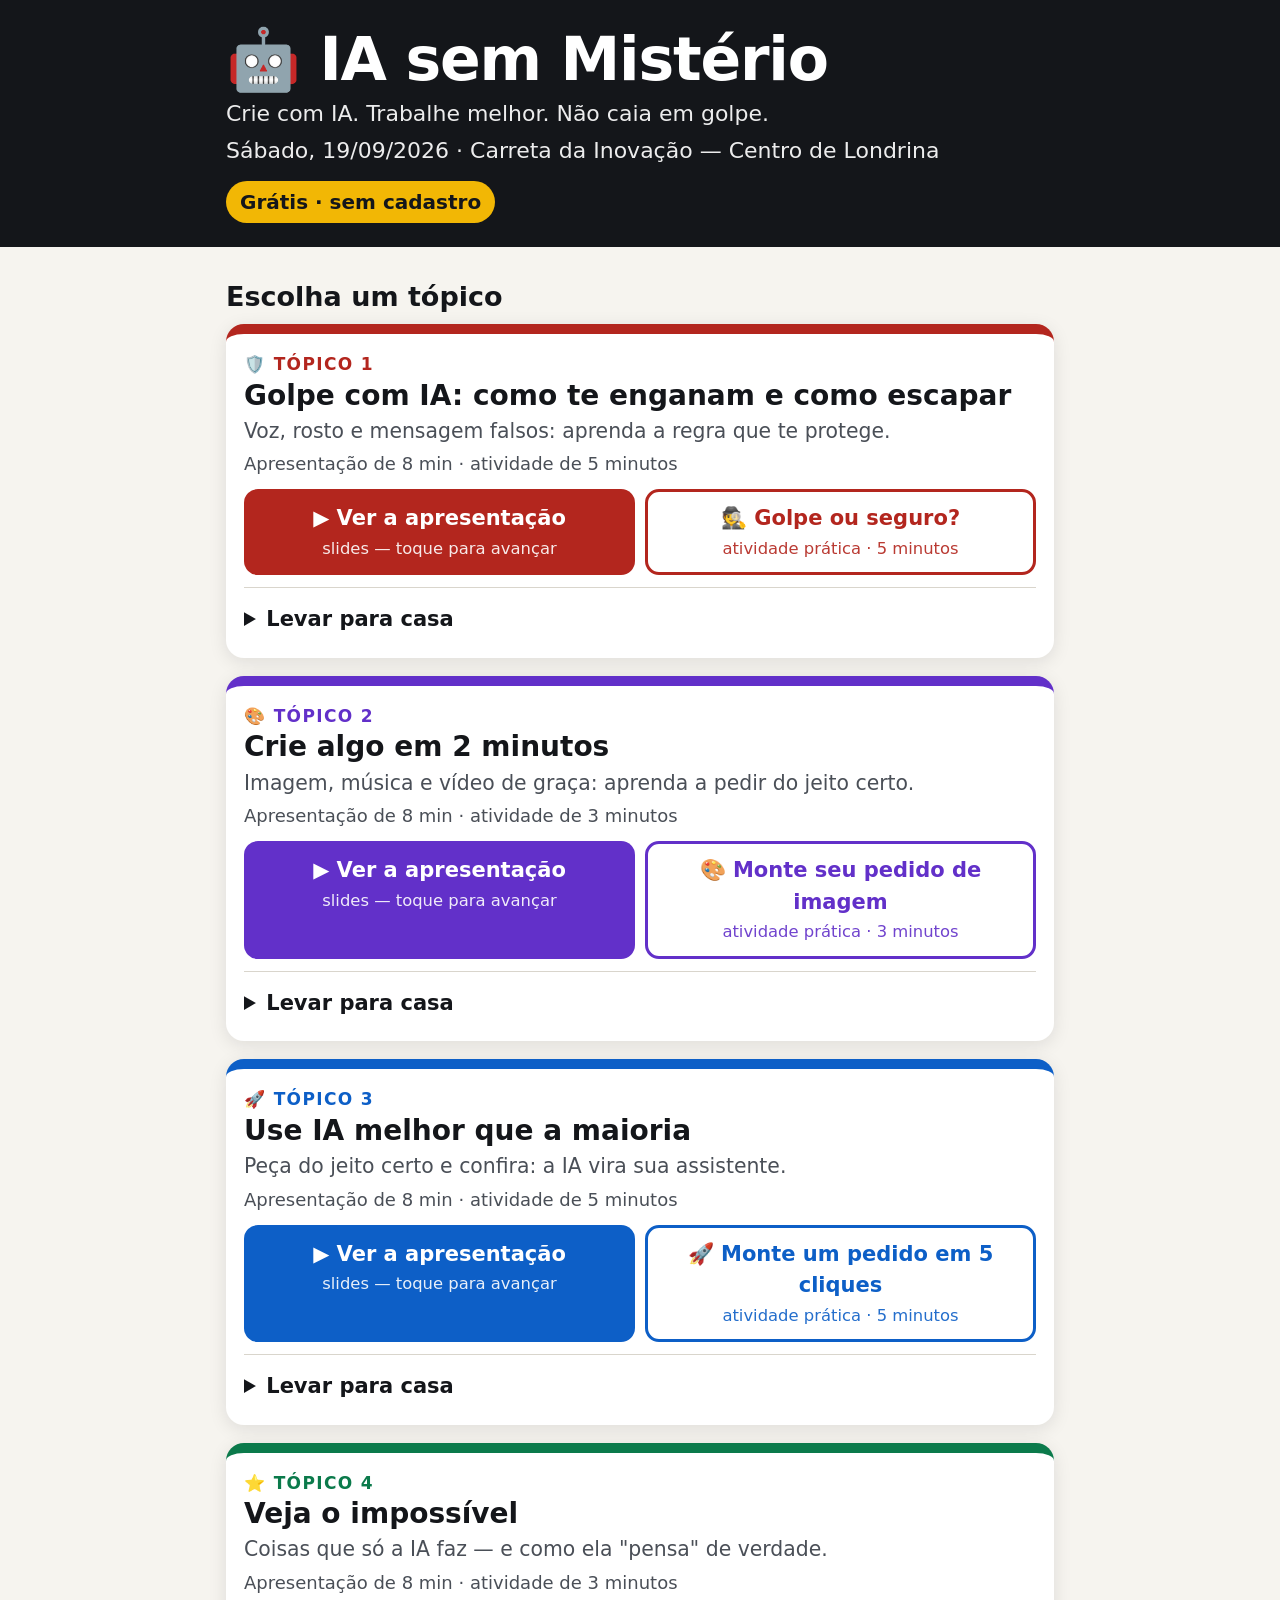
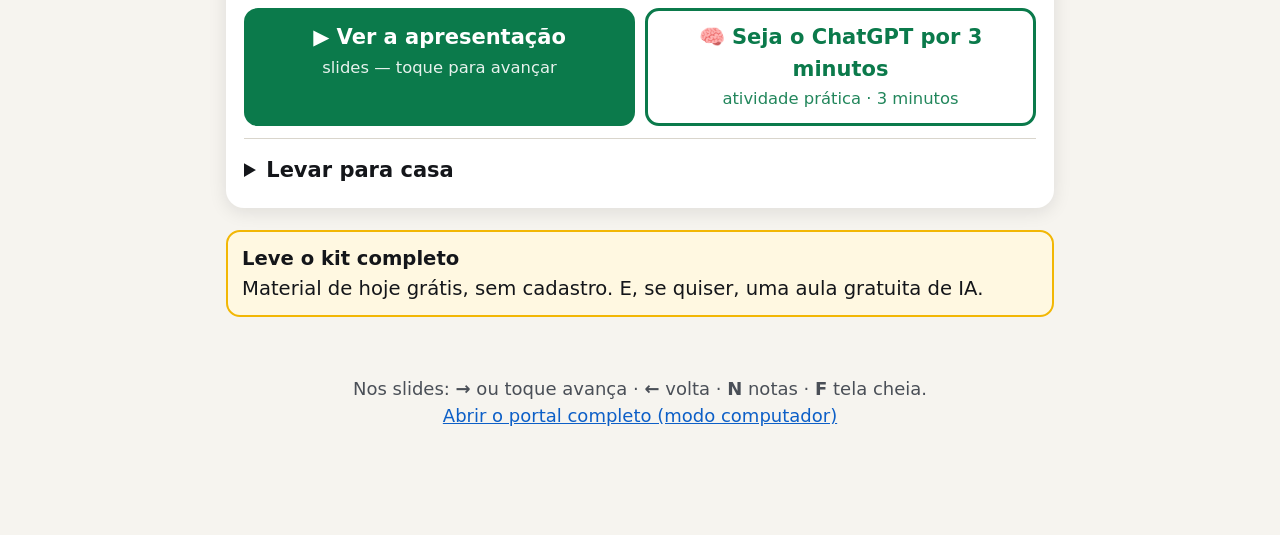
==== index.html @ 784c316e "IA sem Misterio: topicos (slides) e atividades para os visitantes Site estatico gerado por _trabalho" ====
<!DOCTYPE html>
<html lang="pt-BR">
<head>
  <meta charset="utf-8">
  <meta name="viewport" content="width=device-width, initial-scale=1">
  <meta name="theme-color" content="#14161A">
  <link rel="icon" href="data:,">
  <title>IA sem Mistério — apresentações e atividades</title>
  <link rel="stylesheet" href="04-apps/shared/estilo.css">
  <style>
    body { margin: 0; }
    .heroi { background: var(--texto); color: #fff; padding: 28px 0 24px; }
    .heroi .in { max-width: 860px; margin: 0 auto; padding: 0 16px; }
    .heroi h1 { font-size: clamp(2rem, 8vw, 3rem); margin: 0 0 6px; line-height: 1.05; }
    .heroi p { margin: 4px 0 0; font-size: 1.1rem; opacity: .92; }
    .heroi .grat { display: inline-block; margin-top: 14px; background: var(--destaque); color: var(--texto); font-weight: 800; padding: 6px 14px; border-radius: 999px; font-size: 1rem; opacity: 1; }
    main { max-width: 860px; margin: 0 auto; padding: 8px 16px 48px; }
    h2.sec { font-size: 1.35rem; margin: 26px 0 12px; }
    .topico { background: var(--superficie); border-radius: 18px; border-top: 10px solid var(--cor); box-shadow: var(--sombra); padding: 18px 18px 16px; margin: 0 0 18px; }
    .topico .num { font-size: .85rem; font-weight: 800; letter-spacing: .08em; text-transform: uppercase; color: var(--cor); }
    .topico h3 { font-size: 1.4rem; margin: 2px 0 4px; line-height: 1.15; }
    .topico .desc { margin: 0 0 4px; color: var(--texto-suave); font-size: 1.02rem; }
    .topico .meta { font-size: .9rem; color: var(--texto-suave); margin: 0 0 12px; }
    .acoes { display: grid; grid-template-columns: 1fr; gap: 10px; }
    @media (min-width: 620px) { .acoes { grid-template-columns: 1fr 1fr; } }
    .acoes a { background: var(--cor); color: #fff; text-decoration: none; font-weight: 800; text-align: center; padding: 14px 16px; border-radius: 14px; font-size: 1.05rem; display: block; }
    .acoes a.sec2 { background: #fff; color: var(--cor); border: 3px solid var(--cor); padding: 11px 16px; }
    .acoes a small { display: block; font-weight: 500; opacity: .9; font-size: .82rem; margin-top: 2px; }
    details { margin-top: 12px; border-top: 1px solid var(--borda); padding-top: 10px; }
    summary { cursor: pointer; font-weight: 800; font-size: 1.05rem; padding: 6px 0; }
    .frase { font-size: 1.15rem; font-weight: 800; margin: 8px 0; }
    .regra { background: var(--fundo); border-radius: 12px; padding: 12px 14px; margin: 8px 0; }
    .regra b { display: block; margin-bottom: 4px; color: var(--cor); }
    .regra div.l { font-weight: 800; font-size: 1.05rem; }
    .regra .rod { margin-top: 6px; font-size: .95rem; color: var(--texto-suave); }
    ul.dicas { margin: 8px 0; padding-left: 20px; } ul.dicas li { margin: 4px 0; }
    .ferr { display: block; text-decoration: none; color: inherit; border: 2px solid var(--borda); border-radius: 12px; padding: 10px 12px; margin: 8px 0; }
    .ferr:hover, .ferr:focus-visible { border-color: var(--cor); }
    .ferr strong { color: var(--link); }
    .ferr span { display: block; font-size: .92rem; color: var(--texto-suave); }
    .etq { display: inline-block; font-size: .75rem; font-weight: 800; padding: 2px 8px; border-radius: 999px; background: var(--certo-claro); color: var(--certo); margin-left: 6px; }
    .aviso { background: #fff8e1; border: 2px solid var(--destaque); border-radius: 14px; padding: 12px 14px; margin: 22px 0 0; font-size: .98rem; }
    .rodape { margin-top: 30px; font-size: .9rem; color: var(--texto-suave); }
    .rodape a { color: var(--link); }
  </style>
</head>
<body>
  <header class="heroi">
    <div class="in">
      <h1>🤖 IA sem Mistério</h1>
      <p id="slogan"></p>
      <p id="quando"></p>
      <span class="grat">Grátis · sem cadastro</span>
    </div>
  </header>

  <main>
    <h2 class="sec">Escolha um tópico</h2>
    <div id="topicos"></div>

    <div class="aviso" id="oferta" hidden></div>

    <p class="rodape">
      Nos slides: <b>→</b> ou toque avança · <b>←</b> volta · <b>N</b> notas · <b>F</b> tela cheia.<br>
      <a href="04-apps/portal/index.html">Abrir o portal completo (modo computador)</a>
    </p>
  </main>

  <script src="04-apps/shared/config.js"></script>
  <script src="04-apps/shared/dados-ferramentas.js"></script>
  <script src="04-apps/portal/dados-trilhas.js"></script>
  <script src="05-apresentacao/shows.dados.js"></script>
  <script>
  (function () {
    "use strict";
    var EV = window.EVENTO || {};
    var P = (window.TRILHAS_PORTAL || {}).trilhas || {};
    var SHOWS = window.SHOWS || {};
    var FER = {}; (window.FERRAMENTAS || []).forEach(function (f) { FER[f.id] = f; });

    function el(tag, attrs, filhos) {
      var n = document.createElement(tag);
      Object.keys(attrs || {}).forEach(function (k) {
        if (k === "class") n.className = attrs[k]; else if (k === "text") n.textContent = attrs[k];
        else if (attrs[k] !== null && attrs[k] !== undefined) n.setAttribute(k, attrs[k]);
      });
      [].concat(filhos || []).forEach(function (f) { if (f) n.appendChild(typeof f === "string" ? document.createTextNode(f) : f); });
      return n;
    }

    // Trilha ↔ tópico (mesma ordem dos slides) e cor de cada uma
    var TOPICOS = [
      { n: 1, trilha: "perigos",       icone: "🛡️", cor: "var(--perigos)" },
      { n: 2, trilha: "generativa",    icone: "🎨", cor: "var(--generativa)" },
      { n: 3, trilha: "produtividade", icone: "🚀", cor: "var(--produtividade)" },
      { n: 4, trilha: "incriveis",     icone: "⭐", cor: "var(--incriveis)" }
    ];

    document.getElementById("slogan").textContent = EV.slogan || "";
    document.getElementById("quando").textContent = [EV.data, EV.local].filter(Boolean).join(" · ");

    var raiz = document.getElementById("topicos");
    TOPICOS.forEach(function (t) {
      var d = P[t.trilha] || {}, s = SHOWS[String(t.n)] || {}, lev = d.levar || {}, fz = d.fazer || {};
      var card = el("section", { class: "topico", style: "--cor:" + t.cor });
      card.appendChild(el("div", { class: "num", text: t.icone + " Tópico " + t.n }));
      card.appendChild(el("h3", { text: s.titulo || d.titulo || "" }));
      if (d.descricao) card.appendChild(el("p", { class: "desc", text: d.descricao }));
      card.appendChild(el("p", { class: "meta", text: "Apresentação de 8 min" + (fz.duracao ? " · atividade de " + fz.duracao : "") }));

      var acoes = el("div", { class: "acoes" }, [
        el("a", { href: "05-apresentacao/slides.html?show=" + t.n }, ["▶ Ver a apresentação", el("small", { text: "slides — toque para avançar" })]),
        fz.app ? el("a", { class: "sec2", href: "04-apps/" + fz.app + "/index.html" }, [(fz.emoji || "🎮") + " " + (fz.titulo || "Atividade"), el("small", { text: "atividade prática" + (fz.duracao ? " · " + fz.duracao : "") })]) : null
      ]);
      card.appendChild(acoes);

      // Levar para casa
      var det = el("details", {}, [el("summary", { text: "Levar para casa" })]);
      if (lev.fraseChave) det.appendChild(el("p", { class: "frase", text: lev.fraseChave }));
      if (lev.regra) {
        var r = el("div", { class: "regra" }, [el("b", { text: lev.regra.titulo || "A regra" })]);
        (lev.regra.linhas || []).forEach(function (l) { r.appendChild(el("div", { class: "l", text: l })); });
        if (lev.regra.rodape) r.appendChild(el("div", { class: "rod", text: lev.regra.rodape }));
        det.appendChild(r);
      }
      if ((lev.dicas || []).length) det.appendChild(el("ul", { class: "dicas" }, lev.dicas.map(function (x) { return el("li", { text: x }); })));
      var ferrs = (lev.ferramentas || []).map(function (id) { return FER[id]; }).filter(Boolean);
      if (ferrs.length) {
        det.appendChild(el("p", { class: "meta", text: "Para testar em casa, no celular:" }));
        ferrs.forEach(function (f) {
          det.appendChild(el("a", { class: "ferr", href: f.url, target: "_blank", rel: "noopener noreferrer" }, [
            el("strong", {}, [f.nome, f.login === "nao" ? el("span", { class: "etq", text: "sem cadastro" }) : null]),
            el("span", { text: f.descricao || "" })
          ]));
        });
      }
      card.appendChild(det);
      raiz.appendChild(card);
    });

    var of = EV.oferta || {};
    var partes = [of.titulo, of.texto].filter(Boolean);
    if (partes.length) {
      var caixa = document.getElementById("oferta");
      caixa.appendChild(el("b", { text: partes[0] }));
      if (partes[1]) caixa.appendChild(el("div", { text: partes[1] }));
      if (of.aulaGratuita && !/A DEFINIR/i.test(of.aulaGratuita)) caixa.appendChild(el("div", { text: of.aulaGratuita }));
      caixa.hidden = false;
    }
  })();
  </script>
</body>
</html>
---- 04-apps/shared/estilo.css ----
/* =====================================================================
   IA sem Mistério — sistema visual compartilhado
   Regras: legível sob luz forte e para idosos, toque fácil, sem internet.
   ===================================================================== */

:root {
  /* Base clara de alto contraste */
  --fundo: #F6F4EF;
  --superficie: #FFFFFF;
  --texto: #14161A;
  --texto-suave: #4A4F57;
  --borda: #D9D5CC;
  --sombra: 0 4px 18px rgba(20, 22, 26, .10);

  /* Cores das trilhas (todas com texto branco em contraste AA)
     Não caia em golpe = vermelho · Crie algo = roxo · Trabalhe melhor = azul · Veja o impossível = verde */
  --perigos: #B3261E;
  --perigos-claro: #FDE8E6;
  --generativa: #6230C9;
  --generativa-claro: #EEE6FD;
  --produtividade: #0D5FC7;
  --produtividade-claro: #E3EEFC;
  --incriveis: #0B7A4B;
  --incriveis-claro: #E2F5EC;

  --destaque: #F2B705;      /* amarelo de chamada */
  --certo: #0B7A4B;
  --certo-claro: #E2F5EC;
  --errado: #B3261E;
  --errado-claro: #FDE8E6;
  --link: #0D5FC7;

  --raio: 18px;
  --raio-peq: 10px;
  --espaco: 24px;

  --fonte: "Segoe UI", system-ui, -apple-system, Roboto, "Helvetica Neue", Arial, sans-serif;
}

* { box-sizing: border-box; }

html { font-size: 20px; }
@media (min-width: 1600px) { html { font-size: 22px; } }
@media (max-width: 900px)  { html { font-size: 18px; } }

body {
  margin: 0;
  min-height: 100vh;
  font-family: var(--fonte);
  font-size: 1rem;
  line-height: 1.5;
  color: var(--texto);
  background: var(--fundo);
  -webkit-font-smoothing: antialiased;
}

h1, h2, h3 { line-height: 1.15; margin: 0 0 .5em; }
h1 { font-size: 2.4rem; font-weight: 800; letter-spacing: -.02em; }
h2 { font-size: 1.7rem; font-weight: 800; }
h3 { font-size: 1.25rem; font-weight: 700; }
p  { margin: 0 0 1em; }
a  { color: var(--link); }
strong { font-weight: 700; }

img { max-width: 100%; }

/* ---------- Estrutura ---------- */

.topo {
  display: flex;
  align-items: center;
  gap: 16px;
  padding: 12px var(--espaco);
  background: var(--texto);
  color: #fff;
  position: sticky;
  top: 0;
  z-index: 50;
}
.topo .marca { font-weight: 800; font-size: 1.1rem; }
.topo .marca small { display: block; font-weight: 400; font-size: .75rem; opacity: .8; }
.topo .espaco { flex: 1; }
.topo .btn { min-height: 48px; padding: 8px 18px; font-size: .9rem; }

.conteudo {
  max-width: 1200px;
  margin: 0 auto;
  padding: var(--espaco);
}
.conteudo.estreito { max-width: 860px; }

.tela { display: none; animation: surgir .25s ease-out; }
.tela.ativa { display: block; }
@keyframes surgir { from { opacity: 0; transform: translateY(8px); } to { opacity: 1; transform: none; } }

.grade { display: grid; gap: var(--espaco); }
.grade.g2 { grid-template-columns: repeat(2, minmax(0, 1fr)); }
.grade.g3 { grid-template-columns: repeat(3, minmax(0, 1fr)); }
.grade.g4 { grid-template-columns: repeat(4, minmax(0, 1fr)); }
@media (max-width: 1000px) { .grade.g3, .grade.g4 { grid-template-columns: repeat(2, minmax(0, 1fr)); } }
@media (max-width: 640px)  { .grade.g2, .grade.g3, .grade.g4 { grid-template-columns: 1fr; } }

.linha { display: flex; flex-wrap: wrap; gap: 12px; align-items: center; }
.centro { text-align: center; }
.oculto { display: none !important; }

/* ---------- Cartões ---------- */

.cartao {
  background: var(--superficie);
  border: 2px solid var(--borda);
  border-radius: var(--raio);
  padding: var(--espaco);
  box-shadow: var(--sombra);
}
.cartao.clicavel { cursor: pointer; transition: transform .12s, box-shadow .12s; }
.cartao.clicavel:hover, .cartao.clicavel:focus-visible { transform: translateY(-3px); box-shadow: 0 10px 28px rgba(20,22,26,.16); }

.cartao.trilha { border-width: 0; border-top: 10px solid var(--cor, var(--texto)); }
.cartao .icone { font-size: 3rem; line-height: 1; margin-bottom: 12px; }

/* Cores por trilha: aplique a classe no elemento pai */
.t-perigos       { --cor: var(--perigos);       --cor-clara: var(--perigos-claro); }
.t-generativa    { --cor: var(--generativa);    --cor-clara: var(--generativa-claro); }
.t-produtividade { --cor: var(--produtividade); --cor-clara: var(--produtividade-claro); }
.t-incriveis     { --cor: var(--incriveis);     --cor-clara: var(--incriveis-claro); }

.faixa {
  background: var(--cor, var(--texto));
  color: #fff;
  border-radius: var(--raio);
  padding: calc(var(--espaco) * 1.2) var(--espaco);
}
.faixa h1, .faixa h2 { color: #fff; }

/* ---------- Botões ---------- */

.btn {
  display: inline-flex;
  align-items: center;
  justify-content: center;
  gap: 10px;
  min-height: 60px;
  min-width: 80px;
  padding: 12px 28px;
  border: 3px solid transparent;
  border-radius: 999px;
  font: inherit;
  font-weight: 700;
  font-size: 1.05rem;
  text-decoration: none;
  cursor: pointer;
  background: var(--texto);
  color: #fff;
  transition: transform .08s, filter .12s;
  user-select: none;
}
.btn:hover { filter: brightness(1.12); }
.btn:active { transform: scale(.97); }
.btn:focus-visible { outline: 4px solid var(--destaque); outline-offset: 3px; }
.btn[disabled] { opacity: .45; cursor: not-allowed; }

.btn.cor       { background: var(--cor, var(--texto)); }
.btn.claro     { background: var(--superficie); color: var(--texto); border-color: var(--texto); }
.btn.destaque  { background: var(--destaque); color: var(--texto); }
.btn.certo     { background: var(--certo); }
.btn.errado    { background: var(--errado); }
.btn.grande    { min-height: 80px; font-size: 1.4rem; padding: 16px 40px; }
.btn.bloco     { display: flex; width: 100%; }

/* ---------- Etiquetas ---------- */

.etiqueta {
  display: inline-block;
  padding: 3px 12px;
  border-radius: 999px;
  font-size: .75rem;
  font-weight: 700;
  background: var(--fundo);
  border: 2px solid var(--borda);
  color: var(--texto-suave);
  white-space: nowrap;
}
.etiqueta.internet { border-color: var(--link); color: var(--link); }
.etiqueta.login    { border-color: var(--errado); color: var(--errado); }
.etiqueta.ok       { border-color: var(--certo); color: var(--certo); }

/* ---------- Progresso ---------- */

.progresso { display: flex; gap: 8px; margin: 12px 0 20px; }
.progresso span { flex: 1; height: 10px; border-radius: 999px; background: var(--borda); }
.progresso span.feito { background: var(--cor, var(--texto)); }

/* ---------- Feedback ---------- */

.feedback {
  border-radius: var(--raio);
  padding: var(--espaco);
  border: 3px solid;
  margin: 16px 0;
}
.feedback.certo  { border-color: var(--certo);  background: var(--certo-claro); }
.feedback.errado { border-color: var(--errado); background: var(--errado-claro); }
.feedback .titulo { font-size: 1.5rem; font-weight: 800; margin-bottom: 8px; }

.alerta-lista { list-style: none; padding: 0; margin: 0; }
.alerta-lista li { padding: 10px 0 10px 44px; position: relative; border-bottom: 1px dashed var(--borda); }
.alerta-lista li::before { content: "🚩"; position: absolute; left: 4px; top: 8px; font-size: 1.3rem; }
.alerta-lista.dicas li::before { content: "✅"; }

/* ---------- Aviso de inatividade (util.js) ---------- */

.aviso-inatividade {
  position: fixed; inset: 0; z-index: 9999;
  display: flex; align-items: center; justify-content: center;
  background: rgba(20, 22, 26, .82);
  color: #fff; text-align: center; padding: 24px;
}
.aviso-inatividade .caixa { max-width: 640px; }
.aviso-inatividade .contagem { font-size: 5rem; font-weight: 800; color: var(--destaque); }

/* ---------- Toast ---------- */

.toast {
  position: fixed; left: 50%; bottom: 28px; transform: translateX(-50%);
  background: var(--texto); color: #fff; padding: 14px 26px;
  border-radius: 999px; font-weight: 700; z-index: 9000;
  box-shadow: var(--sombra); animation: surgir .2s ease-out;
}

/* ---------- Rodapé de marca ---------- */

.rodape {
  text-align: center; color: var(--texto-suave);
  padding: 28px var(--espaco) 40px; font-size: .85rem;
}

/* ---------- Carimbos do passaporte ---------- */

.carimbo {
  width: 110px; height: 110px; border-radius: 50%;
  display: inline-flex; align-items: center; justify-content: center; flex-direction: column;
  border: 5px dashed var(--borda); color: var(--texto-suave);
  font-size: .7rem; font-weight: 800; text-transform: uppercase; text-align: center;
  transform: rotate(-8deg);
}
.carimbo .icone { font-size: 2.2rem; margin: 0; }
.carimbo.feito { border-style: solid; border-color: var(--cor); color: var(--cor); background: var(--cor-clara); }

/* ---------- Modo simples (criança / idoso): <body class="simples"> ou ?simples=1 ---------- */

body.simples { font-size: 1.3rem; }
body.simples h1 { font-size: 2.8rem; }
body.simples h2 { font-size: 2rem; }
body.simples .btn { min-height: 72px; font-size: 1.3rem; padding: 14px 34px; }
body.simples .btn.grande { min-height: 96px; font-size: 1.6rem; }
body.simples .etiqueta { font-size: .9rem; }

/* ---------- Painel admin oculto (5 cliques no título) ---------- */

.painel-admin {
  position: fixed; inset: 5vh 5vw; z-index: 9500; overflow: auto;
  background: var(--superficie); border: 4px solid var(--texto); border-radius: var(--raio);
  padding: var(--espaco); box-shadow: 0 20px 60px rgba(0,0,0,.35);
}
.painel-admin table { width: 100%; border-collapse: collapse; }
.painel-admin td, .painel-admin th { border-bottom: 1px solid var(--borda); padding: 8px; text-align: left; }

/* ---------- Cartão de QR para o celular (sem link externo no PC) ---------- */

.qr-celular {
  display: grid; grid-template-columns: auto 1fr; gap: 18px; align-items: center;
  background: var(--superficie); border: 3px solid var(--cor, var(--texto)); border-radius: var(--raio); padding: 16px;
}
.qr-celular .url { font-weight: 800; font-size: 1.05rem; word-break: break-all; }
.qr-celular .etiquetas { margin-top: 6px; display: flex; flex-wrap: wrap; gap: 6px; }

/* ---------- Acessibilidade ---------- */

@media (prefers-reduced-motion: reduce) {
  *, *::before, *::after { animation: none !important; transition: none !important; }
}

/* ---------- Impressão ---------- */

@media print {
  .topo, .nao-imprimir, .aviso-inatividade, .toast { display: none !important; }
  body { background: #fff; }
  .cartao { box-shadow: none; }
}
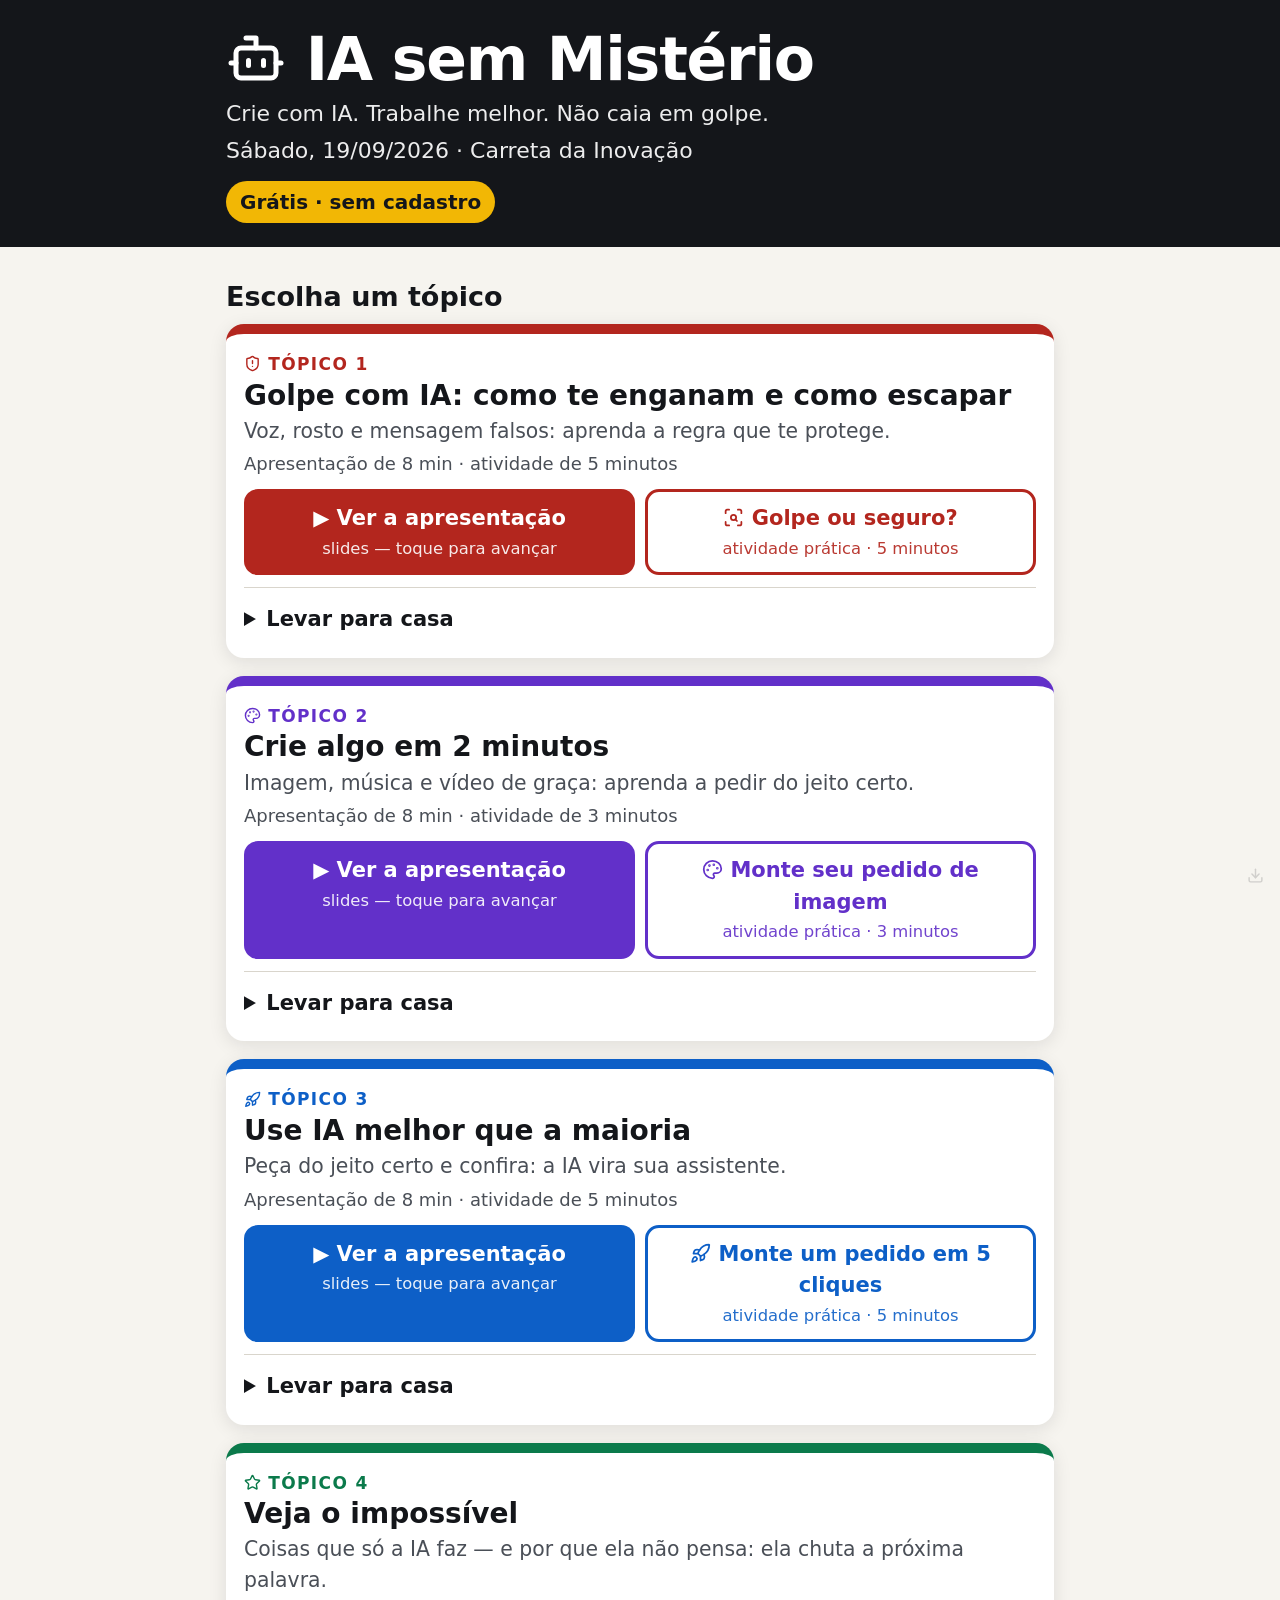
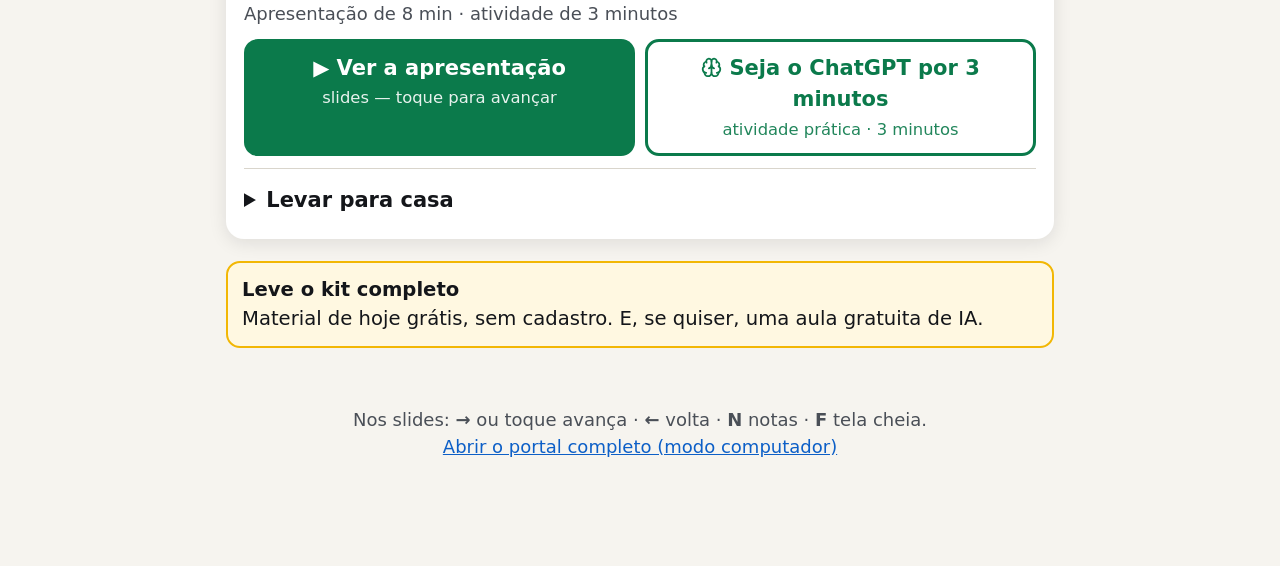
==== commit 249b5f82: "Botao Proximo so libera depois da resposta, sem o "me escolhe" e sem voz em ingles Tres mudancas ped" ====
--- a/index.html
+++ b/index.html
@@ -7,6 +7,7 @@
   <link rel="icon" href="data:,">
   <title>IA sem Mistério — apresentações e atividades</title>
   <link rel="stylesheet" href="04-apps/shared/estilo.css">
+  <link rel="stylesheet" href="04-apps/shared/animacoes.css">
   <style>
     body { margin: 0; }
     .heroi { background: var(--texto); color: #fff; padding: 28px 0 24px; }
@@ -28,17 +29,24 @@
     .acoes a small { display: block; font-weight: 500; opacity: .9; font-size: .82rem; margin-top: 2px; }
     details { margin-top: 12px; border-top: 1px solid var(--borda); padding-top: 10px; }
     summary { cursor: pointer; font-weight: 800; font-size: 1.05rem; padding: 6px 0; }
-    .frase { font-size: 1.15rem; font-weight: 800; margin: 8px 0; }
-    .regra { background: var(--fundo); border-radius: 12px; padding: 12px 14px; margin: 8px 0; }
-    .regra b { display: block; margin-bottom: 4px; color: var(--cor); }
-    .regra div.l { font-weight: 800; font-size: 1.05rem; }
-    .regra .rod { margin-top: 6px; font-size: .95rem; color: var(--texto-suave); }
-    ul.dicas { margin: 8px 0; padding-left: 20px; } ul.dicas li { margin: 4px 0; }
-    .ferr { display: block; text-decoration: none; color: inherit; border: 2px solid var(--borda); border-radius: 12px; padding: 10px 12px; margin: 8px 0; }
+    .frase { font-size: 1.15rem; font-weight: 800; margin: 10px 0 12px; line-height: 1.3; }
+    .rot { font-size: .8rem; font-weight: 800; letter-spacing: .06em; text-transform: uppercase; color: var(--texto-suave); margin: 14px 0 6px; }
+    .passos { display: flex; flex-wrap: wrap; gap: 6px; }
+    .passos span { border: 2px solid var(--cor); color: var(--cor); font-weight: 800; border-radius: 999px; padding: 4px 12px; font-size: .95rem; }
+    .nota { margin: 8px 0 0; font-size: .95rem; color: var(--texto-suave); }
+    .links { display: grid; gap: 8px; }
+    .ferr { display: flex; align-items: center; gap: 12px; text-decoration: none; color: var(--texto); background: var(--fundo); border: 2px solid var(--borda); border-radius: 14px; padding: 12px 14px; min-height: 60px; }
     .ferr:hover, .ferr:focus-visible { border-color: var(--cor); }
-    .ferr strong { color: var(--link); }
-    .ferr span { display: block; font-size: .92rem; color: var(--texto-suave); }
-    .etq { display: inline-block; font-size: .75rem; font-weight: 800; padding: 2px 8px; border-radius: 999px; background: var(--certo-claro); color: var(--certo); margin-left: 6px; }
+    .ferr:focus-visible { outline: 4px solid var(--destaque); outline-offset: 2px; }
+    .ferr .ico { flex: none; width: 34px; height: 34px; border-radius: 50%; background: var(--cor); color: #fff; display: flex; align-items: center; justify-content: center; font-weight: 800; font-size: 1.1rem; }
+    .ferr .ico .ico-svg { width: 20px; height: 20px; }
+    .ferr .seta-pulsa { flex: none; margin-left: auto; padding-left: 4px; color: var(--cor); font-size: 1.35rem; font-weight: 800; line-height: 1; }
+    /* Ao abrir o "Levar para casa", os blocos entram em sequência (o atraso de cada um vem em --atraso).
+       A animação nasce com o [open], então roda a cada abertura; animacoes.css fornece o keyframe e o easing. */
+    details[open] .seq { animation: an-sobe .6s var(--anim-suave) var(--atraso, 0s) backwards; }
+    @media (prefers-reduced-motion: reduce) { details[open] .seq { animation: none; } }
+    .ferr strong { display: block; font-size: 1.05rem; line-height: 1.2; }
+    .ferr small { display: block; color: var(--texto-suave); font-size: .88rem; margin-top: 1px; }
     .aviso { background: #fff8e1; border: 2px solid var(--destaque); border-radius: 14px; padding: 12px 14px; margin: 22px 0 0; font-size: .98rem; }
     .rodape { margin-top: 30px; font-size: .9rem; color: var(--texto-suave); }
     .rodape a { color: var(--link); }
@@ -67,6 +75,8 @@
   </main>
 
   <script src="04-apps/shared/config.js"></script>
+  <script src="04-apps/shared/icones.js"></script>
+  <script src="04-apps/shared/baixar-offline.js"></script>
   <script src="04-apps/shared/dados-ferramentas.js"></script>
   <script src="04-apps/portal/dados-trilhas.js"></script>
   <script src="05-apresentacao/shows.dados.js"></script>
@@ -96,6 +106,26 @@
       { n: 4, trilha: "incriveis",     icone: "⭐", cor: "var(--incriveis)" }
     ];
 
+    // Nome curto + uma linha para cada link (as URLs vêm do catálogo do projeto)
+    var LINK = {
+      "teste-phishing-jigsaw": ["Teste de phishing (Google)", "Golpe ou verdadeiro?"],
+      "which-face-is-real":    ["Which Face Is Real", "Qual rosto é de verdade?"],
+      "duck-ai":               ["Duck.ai", "Converse com a IA"],
+      "bing-image-creator":    ["Bing Image Creator", "Crie imagens · login opcional"],
+      "flux-schnell":          ["FLUX.1 schnell", "Crie imagens · pode ter fila"],
+      "ai-duet":               ["AI Duet", "Toque e a IA responde · no computador"],
+      "chatgpt-sem-login":     ["ChatGPT", "Converse com a IA"],
+      "quick-draw":            ["Quick, Draw!", "Você desenha, a IA adivinha"],
+      "plantnet":              ["Pl@ntNet", "Foto de planta → nome"]
+    };
+    var LEVAR = {
+      perigos:       { passos: ["PRESSA?", "DESLIGA", "LIGA DE VOLTA", "PERGUNTA A PALAVRA"], nota: "Ligue de OUTRO telefone, se puder. Senha e código: ninguém pede, ninguém dá.",
+                       links: ["teste-phishing-jigsaw", "which-face-is-real"] },
+      generativa:    { passos: ["O QUÊ", "QUE ESTILO", "ONDE", "QUE DETALHES"], links: ["bing-image-creator", "flux-schnell", "ai-duet"] },
+      produtividade: { passos: ["P Papel", "E Explique", "D Detalhe", "I Indique", "R Revise"], links: ["chatgpt-sem-login", "duck-ai"] },
+      incriveis:     { links: ["quick-draw", "which-face-is-real", "plantnet"] }
+    };
+
     document.getElementById("slogan").textContent = EV.slogan || "";
     document.getElementById("quando").textContent = [EV.data, EV.local].filter(Boolean).join(" · ");
 
@@ -114,25 +144,31 @@
       ]);
       card.appendChild(acoes);
 
-      // Levar para casa
+      // Levar para casa: frase curta + regra em uma linha + links grandes
+      var lv = LEVAR[t.trilha] || {};
       var det = el("details", {}, [el("summary", { text: "Levar para casa" })]);
-      if (lev.fraseChave) det.appendChild(el("p", { class: "frase", text: lev.fraseChave }));
-      if (lev.regra) {
-        var r = el("div", { class: "regra" }, [el("b", { text: lev.regra.titulo || "A regra" })]);
-        (lev.regra.linhas || []).forEach(function (l) { r.appendChild(el("div", { class: "l", text: l })); });
-        if (lev.regra.rodape) r.appendChild(el("div", { class: "rod", text: lev.regra.rodape }));
-        det.appendChild(r);
+      // Cada bloco recebe class "seq" + atraso crescente: entram um após o outro quando o acordeão abre
+      var relogio = 0;
+      function seq(passo) { var a = "--atraso:" + relogio.toFixed(2) + "s"; relogio += passo; return a; }
+      if (lev.fraseChave) det.appendChild(el("p", { class: "frase seq", style: seq(.15), text: lev.fraseChave }));
+      if (lv.passos) {
+        det.appendChild(el("div", { class: "rot seq", style: seq(.1), text: "A regra" }));
+        det.appendChild(el("div", { class: "passos" }, lv.passos.map(function (x) { return el("span", { class: "seq", style: seq(.08), text: x }); })));
+        if (lv.nota) det.appendChild(el("p", { class: "nota seq", style: seq(.15), text: lv.nota }));
       }
-      if ((lev.dicas || []).length) det.appendChild(el("ul", { class: "dicas" }, lev.dicas.map(function (x) { return el("li", { text: x }); })));
-      var ferrs = (lev.ferramentas || []).map(function (id) { return FER[id]; }).filter(Boolean);
-      if (ferrs.length) {
-        det.appendChild(el("p", { class: "meta", text: "Para testar em casa, no celular:" }));
-        ferrs.forEach(function (f) {
-          det.appendChild(el("a", { class: "ferr", href: f.url, target: "_blank", rel: "noopener noreferrer" }, [
-            el("strong", {}, [f.nome, f.login === "nao" ? el("span", { class: "etq", text: "sem cadastro" }) : null]),
-            el("span", { text: f.descricao || "" })
-          ]));
-        });
+      var itens = (lv.links || []).map(function (id) { var f = FER[id], x = LINK[id]; return f && x ? { url: f.url, nome: x[0], sub: x[1] } : null; }).filter(Boolean);
+      if (itens.length) {
+        det.appendChild(el("div", { class: "rot seq", style: seq(.1), text: "Para testar no celular" }));
+        // Link: ícone do site (globo) à esquerda e seta pulsante à direita
+        det.appendChild(el("div", { class: "links" }, itens.map(function (f) {
+          var ico = el("span", { class: "ico", "aria-hidden": "true" });
+          ico.innerHTML = window.IAIcones ? window.IAIcones.svg("globe") : "";
+          return el("a", { class: "ferr seq", style: seq(.12), href: f.url, target: "_blank", rel: "noopener noreferrer" }, [
+            ico,
+            el("span", {}, [el("strong", { text: f.nome }), el("small", { text: f.sub })]),
+            el("span", { class: "seta-pulsa", "aria-hidden": "true", text: "↗" })
+          ]);
+        })));
       }
       card.appendChild(det);
       raiz.appendChild(card);
--- a/04-apps/shared/estilo.css
+++ b/04-apps/shared/estilo.css
@@ -205,8 +205,18 @@
 
 .alerta-lista { list-style: none; padding: 0; margin: 0; }
 .alerta-lista li { padding: 10px 0 10px 44px; position: relative; border-bottom: 1px dashed var(--borda); }
-.alerta-lista li::before { content: "🚩"; position: absolute; left: 4px; top: 8px; font-size: 1.3rem; }
-.alerta-lista.dicas li::before { content: "✅"; }
+/* Marcadores em ícone Lucide (ISC, mesmos paths de shared/icones.js) via máscara: a cor vem da variável CSS */
+.alerta-lista li::before {
+  content: ""; position: absolute; left: 4px; top: 13px; width: 1.4rem; height: 1.4rem;
+  background: var(--errado);
+  -webkit-mask: url("data:image/svg+xml,%3Csvg xmlns='http://www.w3.org/2000/svg' viewBox='0 0 24 24' fill='none' stroke='%23000' stroke-width='2' stroke-linecap='round' stroke-linejoin='round'%3E%3Cpath d='M4 22V4a1 1 0 0 1 .4-.8A6 6 0 0 1 8 2c3 0 5 2 7.333 2q2 0 3.067-.8A1 1 0 0 1 20 4v10a1 1 0 0 1-.4.8A6 6 0 0 1 16 16c-3 0-5-2-8-2a6 6 0 0 0-4 1.528' /%3E%3C/svg%3E") center / contain no-repeat;
+  mask: url("data:image/svg+xml,%3Csvg xmlns='http://www.w3.org/2000/svg' viewBox='0 0 24 24' fill='none' stroke='%23000' stroke-width='2' stroke-linecap='round' stroke-linejoin='round'%3E%3Cpath d='M4 22V4a1 1 0 0 1 .4-.8A6 6 0 0 1 8 2c3 0 5 2 7.333 2q2 0 3.067-.8A1 1 0 0 1 20 4v10a1 1 0 0 1-.4.8A6 6 0 0 1 16 16c-3 0-5-2-8-2a6 6 0 0 0-4 1.528' /%3E%3C/svg%3E") center / contain no-repeat;
+}
+.alerta-lista.dicas li::before {
+  background: var(--certo);
+  -webkit-mask-image: url("data:image/svg+xml,%3Csvg xmlns='http://www.w3.org/2000/svg' viewBox='0 0 24 24' fill='none' stroke='%23000' stroke-width='2' stroke-linecap='round' stroke-linejoin='round'%3E%3Ccircle cx='12' cy='12' r='10' /%3E%3Cpath d='m16 9-5.5 5.5L8 12' /%3E%3C/svg%3E");
+  mask-image: url("data:image/svg+xml,%3Csvg xmlns='http://www.w3.org/2000/svg' viewBox='0 0 24 24' fill='none' stroke='%23000' stroke-width='2' stroke-linecap='round' stroke-linejoin='round'%3E%3Ccircle cx='12' cy='12' r='10' /%3E%3Cpath d='m16 9-5.5 5.5L8 12' /%3E%3C/svg%3E");
+}
 
 /* ---------- Aviso de inatividade (util.js) ---------- */
 
--- a/04-apps/shared/animacoes.css
+++ b/04-apps/shared/animacoes.css
@@ -0,0 +1,220 @@
+/* =====================================================================
+   IA sem Mistério — animações compartilhadas (carregar DEPOIS de estilo.css)
+
+   Regras de ouro
+   - Só opacity, transform, box-shadow e filter: nenhuma animação muda o layout (sem CLS).
+   - NUNCA transform/filter em body, html ou ancestrais de elementos position:fixed
+     (o movimento vale só para blocos internos; body/html usam apenas opacity).
+   - prefers-reduced-motion: reduce desliga TUDO que está aqui (o conteúdo aparece de imediato).
+   - Preenchimento "backwards" (e não "both"): depois de acabar, a animação larga o elemento,
+     e o :hover/transform do próprio elemento continua funcionando.
+
+   ---------------------------------------------------------------------
+   CLASSES QUE PODEM SER USADAS NO HTML
+   ---------------------------------------------------------------------
+   Entrada de blocos (fade + movimento). O atraso vai em --atraso:
+     .entra        sobe 12 px + fade, .6 s        <div class="entra" style="--atraso:.8s">
+     .entra-esq    entra da esquerda (-28 px)
+     .entra-dir    entra da direita  (+28 px)
+     .entra-pop    escala .92 → 1 com leve "salto" (bom para QR, selos, números)
+     .entra-seq    no CONTÊINER: cada filho direto entra em sequência (.15 s entre um e outro,
+                   até o 8º; --atraso no contêiner atrasa o conjunto todo)
+                   <div class="entra-seq" style="--atraso:.3s"> <div>1</div> <div>2</div> … </div>
+
+   Setas e links de interesse:
+     .seta-pulsa          seta que pulsa (desloca, cresce e brilha) — texto ("↗", "→") ou <svg class="ico-svg">
+       .seta-pulsa.horiz  desloca na horizontal (para "→")   ·  .seta-pulsa.forte  com halo na cor do texto
+     .link-chama          no <a> inteiro: brilho suave pulsando; a .seta-pulsa de dentro acelera no hover/foco
+       <a class="link-site link-chama" href="…">Abrir <svg class="ico-svg …"></svg> <span class="seta-pulsa">↗</span></a>
+
+   Botões:
+     AUTOMÁTICO (sem mexer no HTML): .btn.destaque, .btn.grande, .btn.cor.grande ganham brilho que
+     varre o botão, pulsar do halo e efeito no hover/clique. NÃO ganham: .btn.claro, [disabled],
+     [aria-disabled="true"] e botões dentro de .opcao.
+     .btn-chama           opt-in, mais forte (brilho a cada 2,2 s): use no "Próximo/Continuar" do fim de etapa
+                          (vale também com .claro)
+
+   Só para slides.html: o .palco ganha .sem-anim no passo de "revelar" (não reanima).
+   ===================================================================== */
+
+:root {
+  --anim-suave: cubic-bezier(.22, .8, .3, 1);   /* freia no fim, sem "tranco" */
+  --anim-pop: cubic-bezier(.34, 1.4, .64, 1);   /* leve ultrapassagem */
+}
+
+/* ---------- 1. Entrada da página: fade só com opacity ---------- */
+
+body { animation: an-pagina .5s ease-out; }
+@keyframes an-pagina { from { opacity: 0; } to { opacity: 1; } }
+
+/* ---------- 2. Telas dos apps/portal (<section class="tela">) ---------- */
+
+/* A tela entra com fade + leve subida; os filhos diretos escalonam (até o 8º).
+   Só roda quando a tela passa de oculta a visível (mostrarTela troca .ativa), e não a cada
+   clique dentro dela. #tela-ocioso (fixa, com filhos fixos e animação própria) fica de fora. */
+.tela.ativa:not(#tela-ocioso) { animation: an-tela .45s var(--anim-suave) backwards; }
+@keyframes an-tela { from { opacity: 0; transform: translateY(6px); } to { opacity: 1; transform: none; } }
+
+/* :where() zera a especificidade: qualquer classe da página (.entra, animação própria) vence. */
+:where(.tela.ativa:not(#tela-ocioso)) > * { animation: an-filho .4s var(--anim-suave) backwards; }
+:where(.tela.ativa:not(#tela-ocioso)) > :nth-child(2) { animation-delay: .05s; }
+:where(.tela.ativa:not(#tela-ocioso)) > :nth-child(3) { animation-delay: .10s; }
+:where(.tela.ativa:not(#tela-ocioso)) > :nth-child(4) { animation-delay: .15s; }
+:where(.tela.ativa:not(#tela-ocioso)) > :nth-child(5) { animation-delay: .20s; }
+:where(.tela.ativa:not(#tela-ocioso)) > :nth-child(6) { animation-delay: .25s; }
+:where(.tela.ativa:not(#tela-ocioso)) > :nth-child(7) { animation-delay: .30s; }
+:where(.tela.ativa:not(#tela-ocioso)) > :nth-child(n+8) { animation-delay: .35s; }
+@keyframes an-filho { from { opacity: 0; transform: translateY(10px); } to { opacity: 1; transform: none; } }
+
+/* Portal: a etapa (#trilha-corpo) é redesenhada a cada "Próximo/Voltar". Só um fade curto, SEM
+   movimento e sem atraso: troca de etapa suave, sem pular. (Cliques dentro da etapa, como
+   "Ver a resposta", não redesenham e por isso não reanimam.) Com :where() a especificidade é zero:
+   um filho que use .entra (ou animação própria) ganha deste fade. */
+:where(#trilha-corpo) > * { animation: an-fade .3s ease-out backwards; }
+@keyframes an-fade { from { opacity: 0; } to { opacity: 1; } }
+
+/* ---------- 3. Slides (05-apresentacao/slides.html) ---------- */
+
+/* A cada slide novo: título → conteúdo → legenda entram com fade curto. O .palco (position:fixed)
+   não é animado, só os filhos. A caixa .revelar-slide mantém a animação "surgir" da própria página. */
+#raiz > .palco > :not(.revelar-slide) { animation: an-slide .4s ease-out backwards; }
+#raiz > .palco > :nth-child(2):not(.revelar-slide) { animation-delay: .10s; }
+#raiz > .palco > :nth-child(3):not(.revelar-slide) { animation-delay: .20s; }
+#raiz > .palco > :nth-child(n+4):not(.revelar-slide) { animation-delay: .30s; }
+@keyframes an-slide { from { opacity: 0; transform: translateY(10px); } to { opacity: 1; transform: none; } }
+/* Passo de "revelar" (mesmo slide redesenhado): nada reanima */
+#raiz > .palco.sem-anim > :not(.revelar-slide) { animation: none !important; }
+
+/* ---------- 4. Botões de interesse ---------- */
+
+/* Cor do halo de cada botão (baixa especificidade: as variantes abaixo vencem) */
+.btn { --halo: var(--texto); }
+.btn.destaque { --halo: var(--destaque); }
+.btn.cor { --halo: var(--cor, var(--texto)); }
+.btn.certo { --halo: var(--certo); }
+.btn.errado { --halo: var(--errado); }
+
+/* Alvo: .btn.destaque / .btn.grande (menos .claro) e .btn-chama (opt-in), sem [disabled] nem .opcao.
+   O :where() mantém a especificidade em (0,1,0) = mesma do .btn de estilo.css (esta folha vem depois). */
+.btn:where(.destaque:not(.claro), .grande:not(.claro), .btn-chama):where(:not([disabled], [aria-disabled="true"], .opcao *)) {
+  position: relative;
+  overflow: hidden;            /* recorta o brilho no formato de pílula */
+  isolation: isolate;
+  --halo-a: color-mix(in srgb, var(--halo) 55%, transparent);
+  --halo-b: color-mix(in srgb, var(--halo) 85%, transparent);
+  animation: an-halo 2s ease-in-out infinite;
+  transition: transform .2s var(--anim-pop), filter .12s;
+}
+@keyframes an-halo {
+  0%        { box-shadow: 0 0 0 0 var(--halo-a); }
+  70%, 100% { box-shadow: 0 0 0 12px transparent; }
+}
+
+/* Brilho que varre o botão da esquerda para a direita (~.95 s de varredura a cada 3,2 s) */
+.btn:where(.destaque:not(.claro), .grande:not(.claro), .btn-chama):where(:not([disabled], [aria-disabled="true"], .opcao *))::after {
+  content: "";
+  position: absolute; top: 0; bottom: 0; left: 0; width: 42%;
+  background: linear-gradient(100deg, transparent 0%, rgba(255, 255, 255, .5) 50%, transparent 100%);
+  transform: translateX(-140%) skewX(-18deg);
+  animation: an-brilho 3.2s ease-in-out infinite;
+  pointer-events: none;
+  z-index: -1;                 /* atrás do texto (o botão é um contexto isolado): o rótulo nunca perde contraste */
+}
+@keyframes an-brilho {
+  0%        { transform: translateX(-140%) skewX(-18deg); }
+  30%, 100% { transform: translateX(340%) skewX(-18deg); }
+}
+
+/* Hover/foco por ponteiro: sobe 2 px, cresce 3% e o halo fica mais forte; clique afunda */
+.btn:where(.destaque:not(.claro), .grande:not(.claro), .btn-chama):where(:not([disabled], [aria-disabled="true"], .opcao *)):hover {
+  transform: translateY(-2px) scale(1.03);
+  animation: an-halo-forte 1.1s ease-out infinite;
+}
+@keyframes an-halo-forte {
+  0%        { box-shadow: 0 0 0 0 var(--halo-b); }
+  75%, 100% { box-shadow: 0 0 0 18px transparent; }
+}
+.btn:where(.destaque:not(.claro), .grande:not(.claro), .btn-chama):where(:not([disabled], [aria-disabled="true"], .opcao *)):active {
+  transform: scale(.97);
+}
+/* O anel de foco de estilo.css (.btn:focus-visible) continua valendo: o outline não é recortado
+   pelo overflow do próprio botão. */
+
+/* .btn-chama (opt-in): mais insistente — brilho a cada 2,2 s e halo mais rápido */
+.btn.btn-chama { animation-duration: 1.6s; }
+.btn.btn-chama::after { animation-duration: 2.2s; }
+.btn.btn-chama:hover { animation-duration: 1.1s; }
+
+/* ---------- 5. Setas e links de interesse ---------- */
+
+/* Vale para texto ("↗", "→") e para <svg class="ico-svg"> (o svg já é inline-block em icones.js) */
+.seta-pulsa {
+  display: inline-block;
+  --seta-dx: 3px; --seta-dy: -3px;             /* diagonal ↗ (padrão) */
+  animation: an-seta 1.4s ease-in-out infinite;
+}
+.seta-pulsa.horiz { --seta-dx: 4px; --seta-dy: 0px; }
+@keyframes an-seta {
+  0%, 100% { transform: translate(0, 0) scale(1); opacity: .65; }
+  50%      { transform: translate(var(--seta-dx), var(--seta-dy)) scale(1.18); opacity: 1; }
+}
+/* Com halo (na cor do texto/ícone) */
+.seta-pulsa.forte { animation-name: an-seta-forte; }
+@keyframes an-seta-forte {
+  0%, 100% { transform: translate(0, 0) scale(1); opacity: .65; filter: drop-shadow(0 0 0 currentColor); }
+  50%      { transform: translate(var(--seta-dx), var(--seta-dy)) scale(1.18); opacity: 1; filter: drop-shadow(0 0 5px currentColor); }
+}
+
+/* Link inteiro: brilho suave na cor do link (.link-site usa --cor da trilha) */
+.link-chama {
+  --halo: var(--cor, var(--link));
+  animation: an-link 2.6s ease-in-out infinite;
+}
+@keyframes an-link {
+  0%, 100% { box-shadow: 0 0 0 0 transparent; }
+  50%      { box-shadow: 0 0 0 6px color-mix(in srgb, var(--halo) 30%, transparent); }
+}
+.link-chama:hover, .link-chama:focus-visible { animation-duration: 1.3s; }
+.link-chama:hover .seta-pulsa, .link-chama:focus-visible .seta-pulsa,
+.btn-chama:hover .seta-pulsa, .btn-chama:focus-visible .seta-pulsa { animation-duration: .7s; }
+
+/* ---------- 6. Entrada de blocos (utilitários) ---------- */
+/* Ficam no FIM do arquivo de propósito: com a mesma especificidade, ganham dos atrasos escalonados
+   das telas; o atraso escolhido em --atraso é respeitado. */
+
+.entra     { animation: an-sobe .6s var(--anim-suave) var(--atraso, 0s) backwards; }
+.entra-esq { animation: an-esq  .6s var(--anim-suave) var(--atraso, 0s) backwards; }
+.entra-dir { animation: an-dir  .6s var(--anim-suave) var(--atraso, 0s) backwards; }
+.entra-pop { animation: an-pop  .6s var(--anim-pop)   var(--atraso, 0s) backwards; }
+@keyframes an-sobe { from { opacity: 0; transform: translateY(12px); } to { opacity: 1; transform: none; } }
+@keyframes an-esq  { from { opacity: 0; transform: translateX(-28px); } to { opacity: 1; transform: none; } }
+@keyframes an-dir  { from { opacity: 0; transform: translateX(28px); }  to { opacity: 1; transform: none; } }
+@keyframes an-pop  { from { opacity: 0; transform: scale(.92); }        to { opacity: 1; transform: none; } }
+
+/* Sequência automática: cada filho direto vira um .entra, .15 s depois do anterior (até o 8º) */
+.entra-seq > * { --i: 0; animation: an-sobe .6s var(--anim-suave) calc(var(--atraso, 0s) + var(--i) * .15s) backwards; }
+.entra-seq > :nth-child(2) { --i: 1; }
+.entra-seq > :nth-child(3) { --i: 2; }
+.entra-seq > :nth-child(4) { --i: 3; }
+.entra-seq > :nth-child(5) { --i: 4; }
+.entra-seq > :nth-child(6) { --i: 5; }
+.entra-seq > :nth-child(7) { --i: 6; }
+.entra-seq > :nth-child(n+8) { --i: 7; }
+
+/* ---------- 7. Movimento reduzido: desliga tudo o que é novo ---------- */
+
+@media (prefers-reduced-motion: reduce) {
+  body,
+  .tela.ativa, :where(.tela.ativa) > *, #trilha-corpo > *,
+  #raiz > .palco > *,
+  .btn, .btn::after,
+  .seta-pulsa, .seta-pulsa.forte, .link-chama,
+  .entra, .entra-esq, .entra-dir, .entra-pop, .entra-seq > * {
+    animation: none !important;
+    transition: none !important;
+  }
+  .btn:where(.destaque, .grande, .btn-chama)::after { display: none !important; }   /* sem o brilho que varre */
+  .btn:where(.destaque, .grande, .btn-chama):hover,
+  .btn:where(.destaque, .grande, .btn-chama):active { transform: none !important; } /* sem sobe/cresce/afunda */
+  .seta-pulsa { opacity: 1 !important; }
+}
